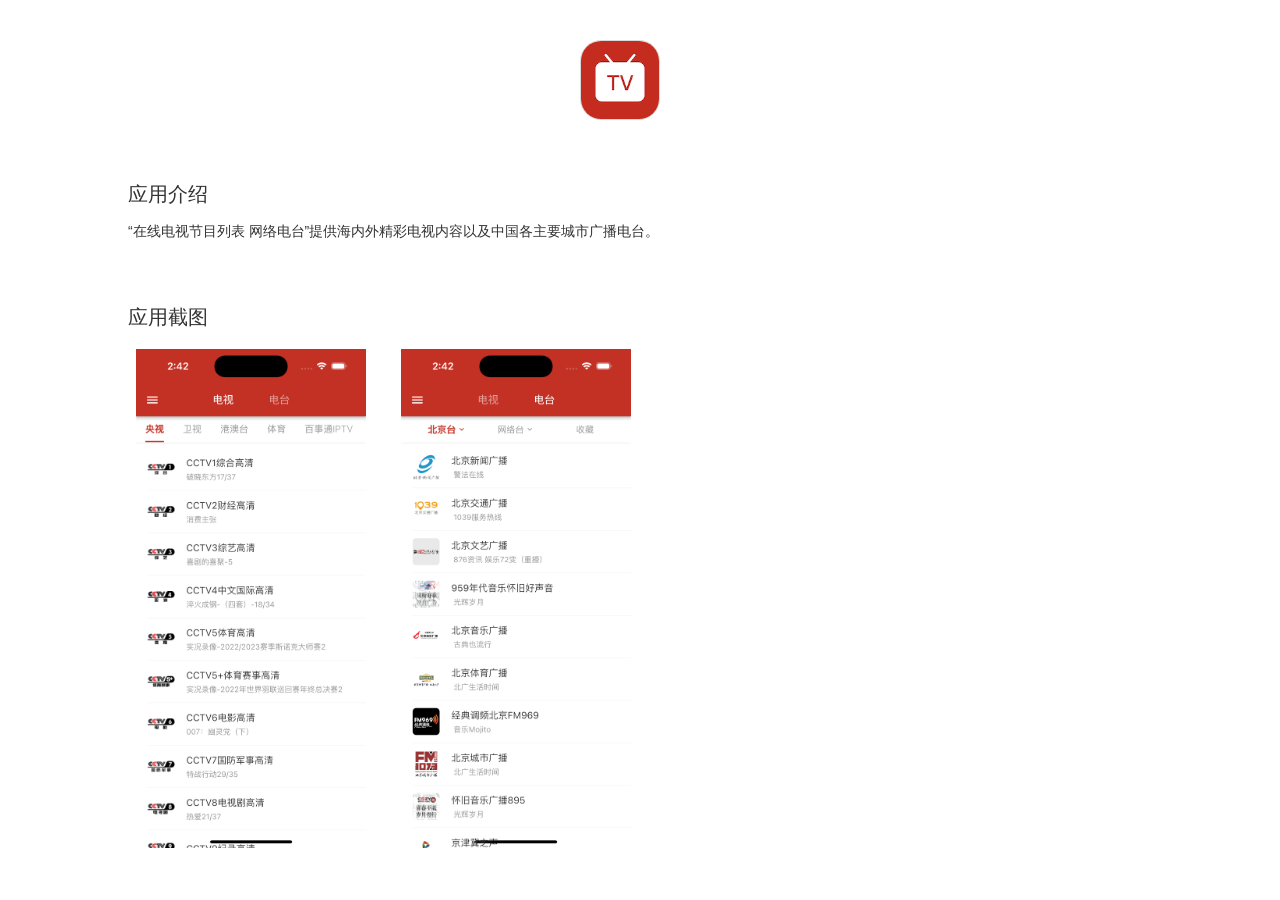
==== support/index.html @ 8d50ce06 "新增文件" ====
<!DOCTYPE html>
<html>

<head>
    <meta name="viewport" content="width=device-width, initial-scale=1, user-scalable=no" />
    <meta name="apple-mobile-web-app-capable" content="yes" />
    <meta name="apple-mobile-web-app-status-bar-style" content="black" />
    <meta name="format-detection" content="telphone=no, email=no" />
    <meta name="renderer" content="webkit">
    <meta http-equiv="X-UA-Compatible" content="IE=edge">
    <meta name="HandheldFriendly" content="true">
    <meta name="MobileOptimized" content="320">
    <meta name="screen-orientation" content="portrait">
    <meta name="x5-orientation" content="portrait">
    <meta name="full-screen" content="yes">
    <meta name="x5-fullscreen" content="true">
    <meta name="browsermode" content="application">
    <meta name="x5-page-mode" content="app">
    <meta name="msapplication-tap-highlight" content="no">
    <meta charset="utf-8">
    <link rel="stylesheet" type="text/css" href="css/bootstrap.min.css" />
    <link rel="stylesheet" type="text/css" href="css/global.css" />
    <link rel="stylesheet" type="text/css" href="css/base.css" />
    <title>在线电视节目列表 网络电台</title>
</head>

<body>
    <div class="banxin">
        <div class="app_logo center-block margin-bottom60" style="padding-top: 40px">
            <img src="images/icon_120x120.png" width="80" height="80" alt="" />
        </div>
        <div class="desp">
            <p style="font-size: 20px;padding-bottom: 10px;">应用介绍</p>
            <div class="dsp margin-bottom60">
                <section>
                    “在线电视节目列表 网络电台”提供海内外精彩电视内容以及中国各主要城市广播电台。
                </section>
            </div>
        </div>
        <div>
            <p style="font-size: 20px;padding-bottom: 10px;">应用截图</p>
            <div class="table-responsive">
                <table class="table">
                    <tbody>
                        <tr>
                            <td>
                                <div style="">
                                    <img src="images/screen1.png">
                                </div>
                            </td>
                            <td>
                                <div style="">
                                    <img src="images/screen2.png">
                                </div>
                            </td>
                            <td></td>
                            <td></td>
                        </tr>
                    </tbody>
                </table>
            </div>
        </div>
    </div>
    <div class="wxtip" id="JweixinTip">
        <span class="wxtip-icon"></span>
        <p class="wxtip-txt">Click on the upper right corner
            <br>Choose to open in other browsers</p>
    </div>
    <script type="text/javascript" src="js/jquery-1.11.1.min.js"></script>
    <script type="text/javascript" src="js/bootstrap.min.js"></script>
    <script type="text/javascript" src="http://www.bmob.cn/themes/2016-3/static/js/frontend/websitebase.js"></script>
    <script type="text/javascript">
    function fun(a) {
        a.onclick = function(e) {
            var ua = navigator.userAgent.toLowerCase();
            if (ua.match(/MicroMessenger/i) == "micromessenger") {
                window.event ? window.event.returnValue = false : e.preventDefault();
                document.getElementById('JweixinTip').style.display = 'block';
                document.getElementById('JweixinTip').onclick = function() {
                    this.style.display = 'none';
                }
                return true;
            } else {

            }
        }
    }
    if (document.getElementById("wx_btn1")) {
        fun(document.getElementById("wx_btn1"));
    }
    if (document.getElementById("wx_btn2")) {
        fun(document.getElementById("wx_btn2"));
    }

    var _bdhmProtocol = (("https:" == document.location.protocol) ? " https://" : " http://");
    document.write(unescape("%3Cscript src='" + _bdhmProtocol + "hm.baidu.com/h.js%3F8bd127f03a0fb66b134fe06b676f0dfc' type='text/javascript'%3E%3C/script%3E"));
    var _bdhmProtocol = (("https:" == document.location.protocol) ? " https://" : " http://");
    document.write(unescape("%3Cscript src='" + _bdhmProtocol + "hm.baidu.com/h.js%3Fb38f059c148ad1aa4d0fc03a170a5561' type='text/javascript'%3E%3C/script%3E"));
    </script>
</body>

</html>
---- support/css/global.css ----
@charset "utf-8";
/* 禁用iPhone中Safari的字号自动调整 */
html {
  -webkit-text-size-adjust: 100%;
  -ms-text-size-adjust: 100%;
}
/* 去除iPhone中默认的input样式 */
input[type="submit"],
input[type="reset"],
input[type="button"],
input ,textarea{
 
  resize: none;
}
/* 取消链接高亮  */
body,
div,
ul,
li,
ol,
h1,
h2,
h3,
h4,
h5,
h6,
input,
textarea,
select,
p,
dl,
dt,
dd,
a,
img,
button,
form,
table,
th,
tr,
td,
tbody,
article,
aside,
details,
figcaption,
figure,
footer,
header,
hgroup,
menu,
nav,
section {
  -webkit-tap-highlight-color: rgba(0, 0, 0, 0);
}
/* 设置HTML5元素为块 */
article,
aside,
details,
figcaption,
figure,
footer,
header,
hgroup,
menu,
nav,
section {
  display: block;
}
/* 图片自适应 */
img {
  height: auto;
  width: auto\9;
  /* ie8 */
  -ms-interpolation-mode: bicubic;
  vertical-align:middle;
  /*为了照顾ie图片缩放失真*/
}
/* 初始化 */
body,
div,
ul,
li,
ol,
h1,
h2,
h3,
h4,
h5,
h6,
input,
textarea,
p,
dl,
dt,
dd,
a,
img,
button,
form,
table,
th,
tr,
td,
tbody,
article,
aside,
details,
figcaption,
figure,
footer,
header,
hgroup,
menu,
nav,
section,b{
  margin: 0;
  padding: 0;
  border:none;
}
b{display:inline;}
em,
i {
  font-style: normal;
}

a:hover {
  color:#3593ff;
  text-decoration: none;
}
ul,
ol {
  list-style: none;
}
h1,
h2,
h3,
h4,
h5,
h6 {
  font-size: 100%;
  font-family:"宋体",Arial;
}
img {
  border:0 none;
}
select, textarea, input[type="text"], input[type="password"], input[type="datetime"], input[type="datetime-local"], input[type="date"], input[type="month"], input[type="time"], input[type="week"], input[type="number"], input[type="email"], input[type="url"], input[type="search"], input[type="tel"], input[type="color"], .uneditable-input, .label, .dropdown-menu, .well, .progress, .table-bordered, .alert{ border-radius:0px!important;}
.btn, textarea, input[type="text"], input[type="password"], input[type="datetime"], input[type="datetime-local"], input[type="date"], input[type="month"], input[type="time"], input[type="week"], input[type="number"], input[type="email"], input[type="url"], input[type="search"], input[type="tel"], input[type="color"], .uneditable-input,select{ box-shadow:none!important;}
---- support/css/base.css ----
body {
  color: #333;
}
a {
  color: #333;
}
.margin-bottom60 {
  margin-bottom: 60px!important;
}
.banxin {
  max-width: 1070px;
  margin: 0 auto;
  width: 80%;
}
.header {
  height: 70px;
  width: 100%;
  background: #·f6f6f6;
  border-bottom: 1px solid #dadada;
}
.header .container > * {
  height: 70px;
  line-height: 70px;
}
.header h1 {
  font-family: "微软雅黑";
  font-size: 22px;
}
.app_logo {
  display: block;
  margin: 0 auto;
  width: 120px;
}
.app_logo img {
  border: 1px solid #dadada;
  border-radius: 21px;
}
.models {
  width: 382px;
  margin: 0 auto;
  overflow: hidden;
}
.models img {
  min-width: 180px;
  max-width: 180px;
}
.models .col-xs-6 {
  padding: 0;
}
h2 {
  font-size: 26px;
  margin-bottom: 26px;
  font-family: "微软雅黑";
}
h3 {
  line-height: 24px;
}
.dsp section {
  line-height: 24px;
  margin-bottom: 18px;
}
.table-responsive {
  border: none;
  overflow: auto;
}
.table {
  margin-bottom: 0;
}
.table td {
  width:230px!important;
  overflow: hidden;
}
.table td>div{width:230px!important;
  overflow: hidden;}
.table > tbody > tr > td,
.table > tbody > tr > th,
.table > tfoot > tr > td,
.table > tfoot > tr > th,
.table > thead > tr > td,
.table > thead > tr > th {
  border: 0 none;
}
.table td img {
  width: 230px;
}
.footer {
  height: 60px;
  line-height: 60px;
  background: #ebebeb;
  margin-top: 188px;
}
.footer a {
  color: #0f7fff;
}
@media screen and (max-width: 448px) {
  .models {
    width: 180px;
  }
  .models .col-xs-6 {
    width: 100%!important;
  }
  .models img:last-of-type {
    margin-top: 20px;
  }
}
.cool-content {
  background: #ebebeb;
  padding-top: 4px;
  overflow: visible;
  height: 482px;
}
.cool-content-left {
  width: 50%;
  position: relative;
  float: left;
  height: 482px;
}
.app-detail {
  width: 120px;
}
.cool-content-left img {
  float: right;
}
.app-detail {
  text-align: center;
  color: #fff;
  position: absolute;
  right: 114px;
  top: 157px;
  width: 120px;
}
.app-detail img {
  margin-bottom: 30px;
}
.app-detail h1 {
  font-size: 26px;
  font-family: "微软雅黑";
  margin-bottom: 18px;
}
.app-detail p {
  font-size: 12px;
  line-height: 18px;
  font-family: "宋体";
}
.cool-content-right {
  width: 50%;
  float: right;
  padding-top: 122px;
  padding-left: 86px;
}
.cool-content-right > div {
  width: 180px;
  text-align: center;
}
.cool-content-right img {
  display: block;
  margin: 0 auto;
  margin-bottom: 17px;
}
.cool-content-right .btn_group {
  margin-bottom: 47px;
}
.qr-content img {
  margin-bottom: 14px;
}
@media screen and (max-width: 900px) {
  .cool-content {
    height: auto;
    overflow: hidden;
  }
  .cool-content-left > img {
    display: none;
  }
  .cool-content-left {
    height: auto;
    padding-top: 30px;
  }
  .app-detail {
    position: relative;
    top: 0;
    right: 0;
    margin: 0 auto;
    color: #333;
  }
  .cool-content-left,
  .cool-content-right {
    width: 100%;
  }
  .cool-content-right {
    padding-left: 0;
    padding-top: 30px;
    padding-bottom: 30px;
  }
  .cool-content-right > div {
    margin: 0 auto;
  }
}

.table .heng{width: 407px!important;}
.table .heng>div,.table .heng img{width: 407px!important;}
.wxtip {
    background: rgba(0,0,0,0.8);
    text-align: center;
    position: fixed;
    left: 0;
    top: 0;
    width: 100%;
    height: 100%;
    z-index: 998;
    display: none;
}
.wxtip-icon {
    width: 52px;
    height: 67px;
    background: url("../images/weixin-tip_2.png") no-repeat;
    display: block;
    position: absolute;
    right: 30px;
    top: 20px;
}
.wxtip-txt {
    padding-top: 107px;
    color: #fff;
    font-size: 16px;
    line-height: 1.5;
}
/*# sourceMappingURL=base.css.map */
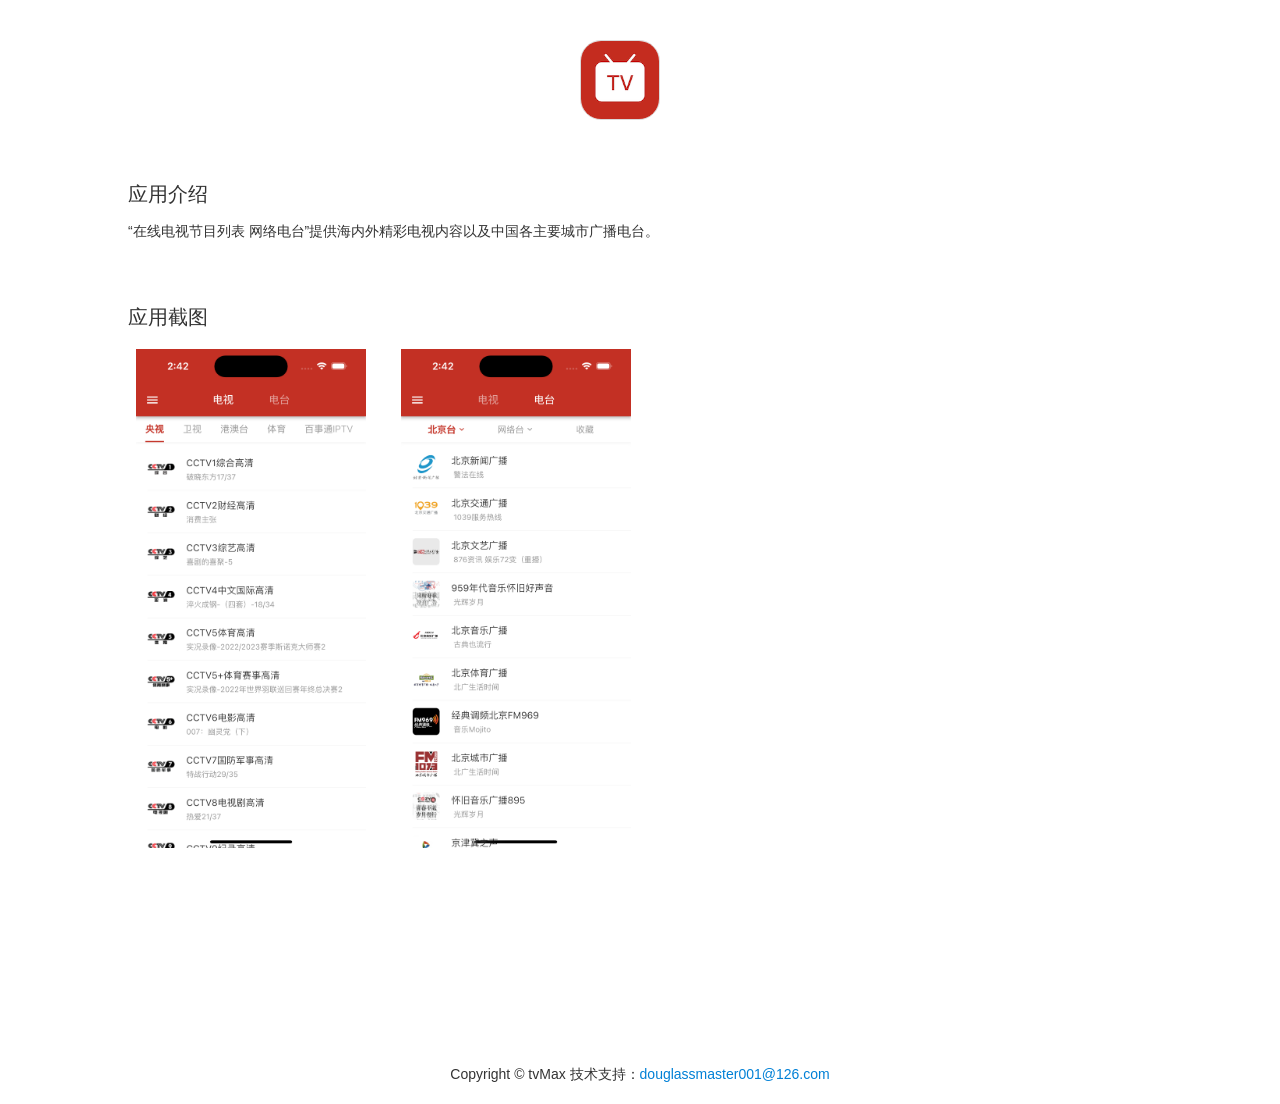
==== commit 6814066c: "Update index.html" ====
--- a/support/index.html
+++ b/support/index.html
@@ -61,6 +61,11 @@
             </div>
         </div>
     </div>
+    <div>
+    <div class="footer" style="text-align: center;background: #fff;">
+        Copyright © tvMax 技术支持：<a href="mailto:douglassmaster001@126.com" style="color:rgb(0, 128, 214);">douglassmaster001@126.com</a>
+    </div><!--/row-fluid-->
+    </div>
     <div class="wxtip" id="JweixinTip">
         <span class="wxtip-icon"></span>
         <p class="wxtip-txt">Click on the upper right corner
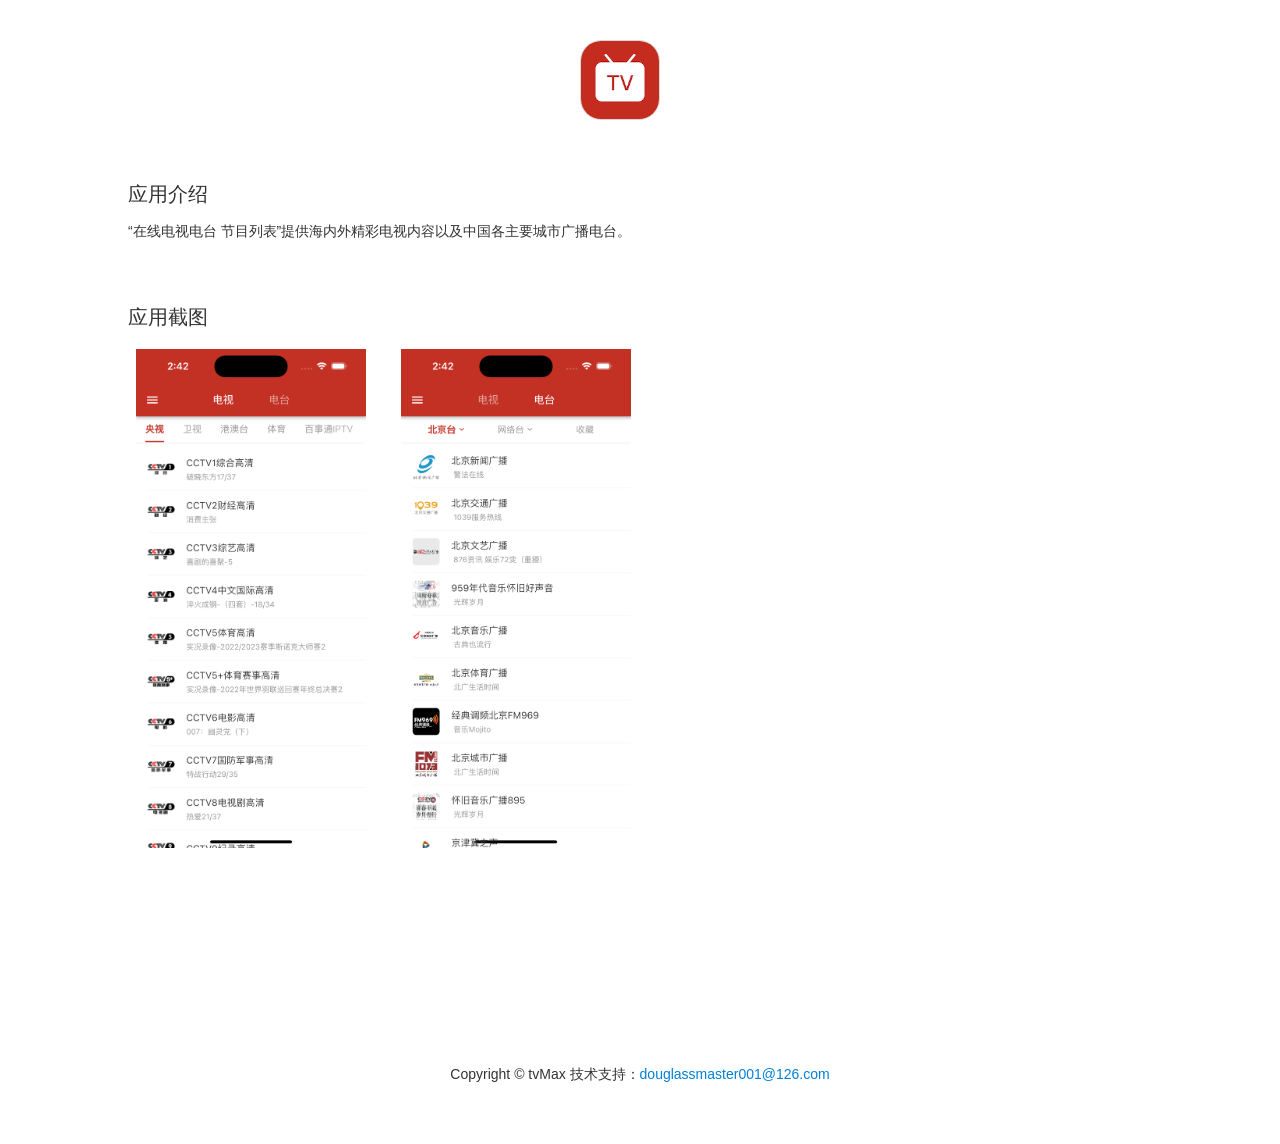
==== commit 9578cd15: "Update index.html" ====
--- a/support/index.html
+++ b/support/index.html
@@ -21,7 +21,7 @@
     <link rel="stylesheet" type="text/css" href="css/bootstrap.min.css" />
     <link rel="stylesheet" type="text/css" href="css/global.css" />
     <link rel="stylesheet" type="text/css" href="css/base.css" />
-    <title>在线电视节目列表 网络电台</title>
+    <title>在线电视电台 节目列表</title>
 </head>
 
 <body>
@@ -33,7 +33,7 @@
             <p style="font-size: 20px;padding-bottom: 10px;">应用介绍</p>
             <div class="dsp margin-bottom60">
                 <section>
-                    “在线电视节目列表 网络电台”提供海内外精彩电视内容以及中国各主要城市广播电台。
+                    “在线电视电台 节目列表”提供海内外精彩电视内容以及中国各主要城市广播电台。
                 </section>
             </div>
         </div>
@@ -65,6 +65,8 @@
     <div class="footer" style="text-align: center;background: #fff;">
         Copyright © tvMax 技术支持：<a href="mailto:douglassmaster001@126.com" style="color:rgb(0, 128, 214);">douglassmaster001@126.com</a>
     </div><!--/row-fluid-->
+    <div  style="height:40px;">
+    </div>
     </div>
     <div class="wxtip" id="JweixinTip">
         <span class="wxtip-icon"></span>
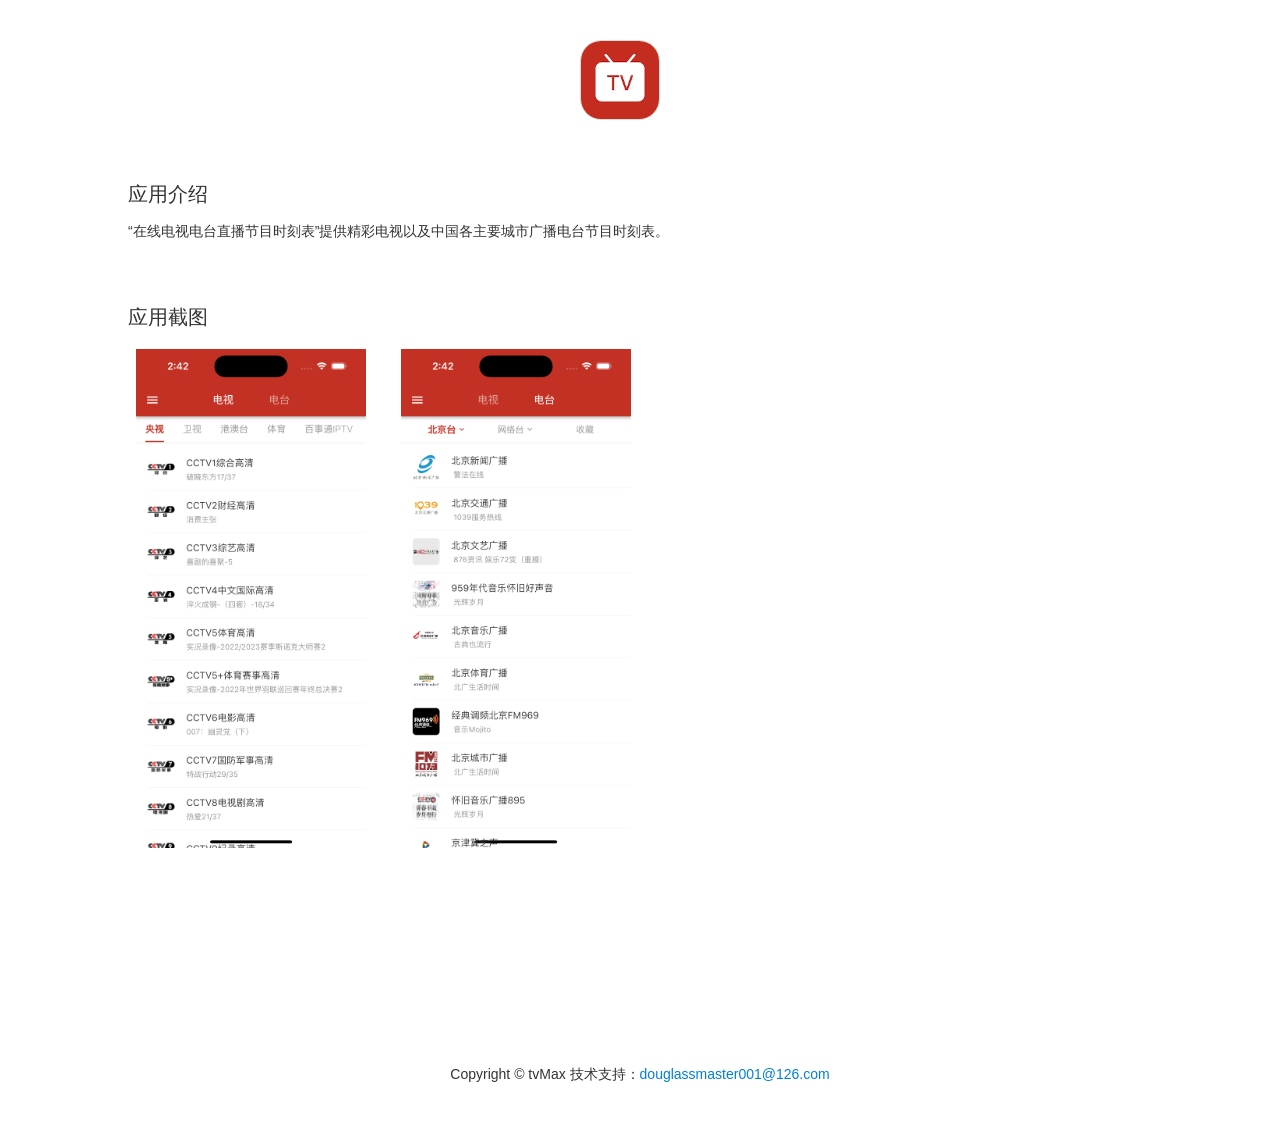
==== commit 38afeb02: "Update index.html" ====
--- a/support/index.html
+++ b/support/index.html
@@ -21,7 +21,7 @@
     <link rel="stylesheet" type="text/css" href="css/bootstrap.min.css" />
     <link rel="stylesheet" type="text/css" href="css/global.css" />
     <link rel="stylesheet" type="text/css" href="css/base.css" />
-    <title>在线电视电台 节目列表</title>
+    <title>在线电视电台直播节目时刻表</title>
 </head>
 
 <body>
@@ -33,7 +33,7 @@
             <p style="font-size: 20px;padding-bottom: 10px;">应用介绍</p>
             <div class="dsp margin-bottom60">
                 <section>
-                    “在线电视电台 节目列表”提供海内外精彩电视内容以及中国各主要城市广播电台。
+                    “在线电视电台直播节目时刻表”提供精彩电视以及中国各主要城市广播电台节目时刻表。
                 </section>
             </div>
         </div>
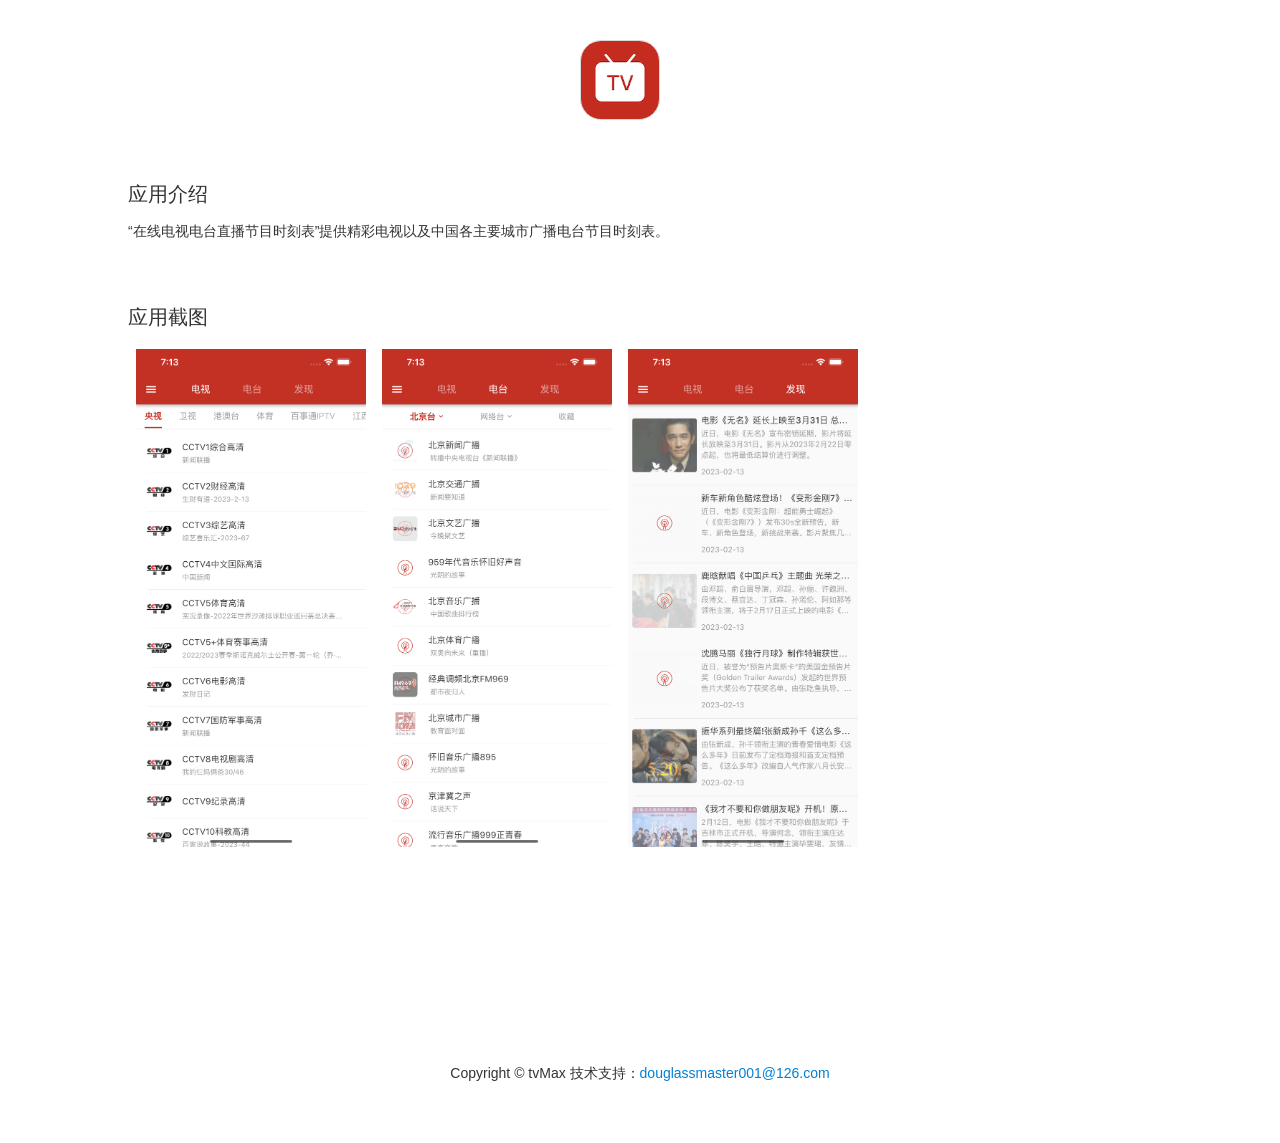
==== commit 8cdfc780: "新建hbgj85分支" ====
--- a/support/index.html
+++ b/support/index.html
@@ -51,6 +51,11 @@
                             <td>
                                 <div style="">
                                     <img src="images/screen2.png">
+                                </div>
+                            </td>
+                            <td>
+                                <div style="">
+                                    <img src="images/screen3.png">
                                 </div>
                             </td>
                             <td></td>
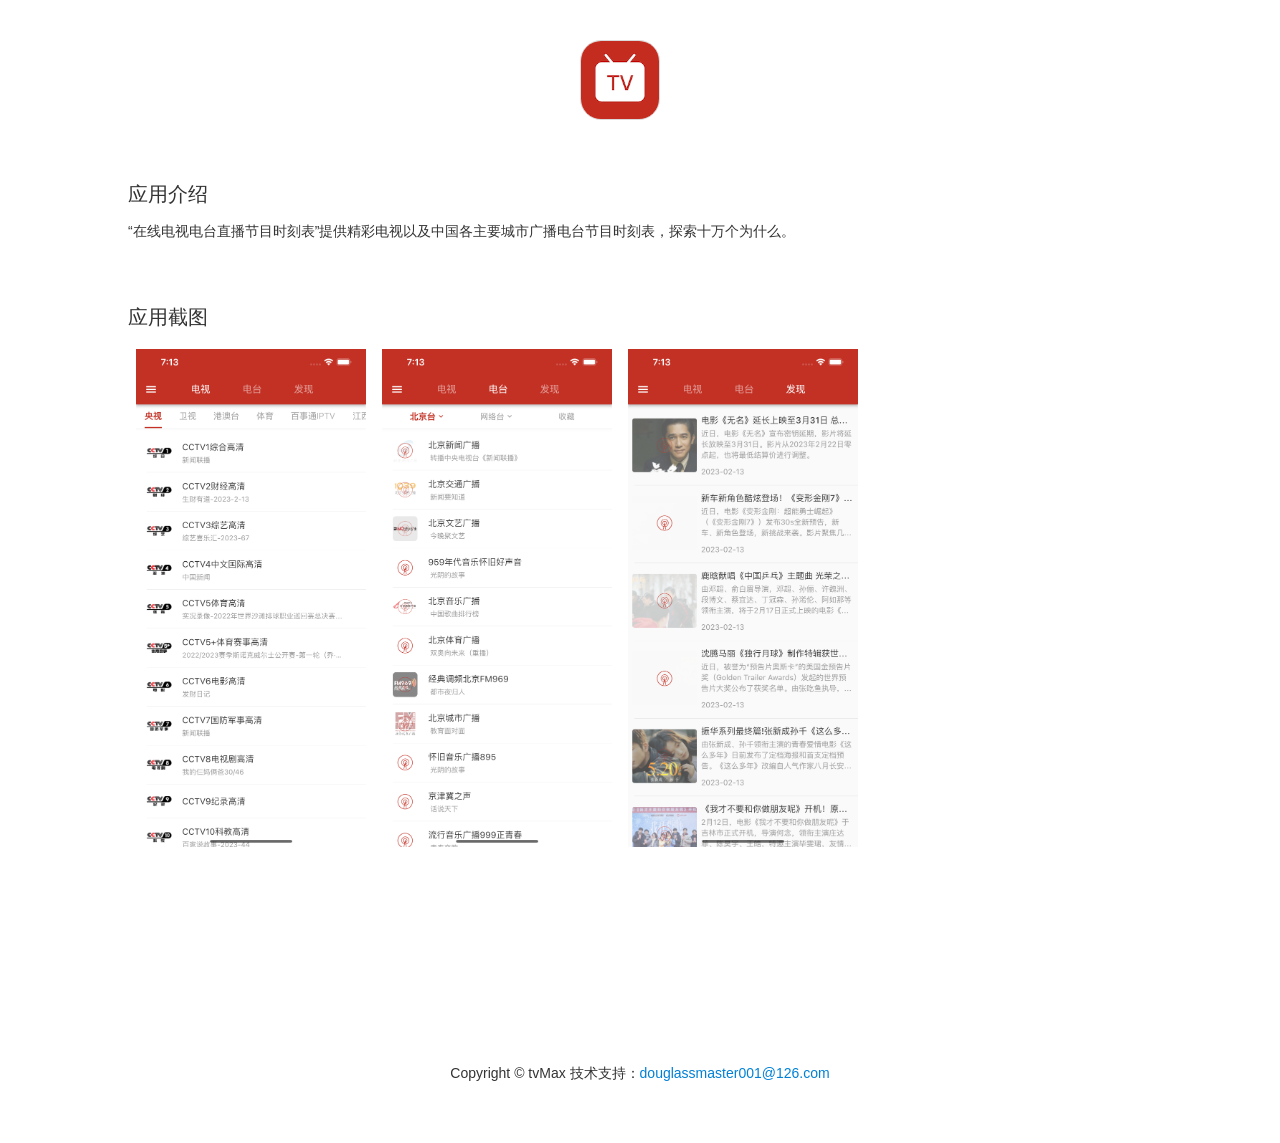
==== commit df3ebbc6: "Update index.html" ====
--- a/support/index.html
+++ b/support/index.html
@@ -21,7 +21,7 @@
     <link rel="stylesheet" type="text/css" href="css/bootstrap.min.css" />
     <link rel="stylesheet" type="text/css" href="css/global.css" />
     <link rel="stylesheet" type="text/css" href="css/base.css" />
-    <title>在线电视电台直播节目时刻表</title>
+    <title>在线电视电台直播节目时刻表 发现十万个为什么</title>
 </head>
 
 <body>
@@ -33,7 +33,7 @@
             <p style="font-size: 20px;padding-bottom: 10px;">应用介绍</p>
             <div class="dsp margin-bottom60">
                 <section>
-                    “在线电视电台直播节目时刻表”提供精彩电视以及中国各主要城市广播电台节目时刻表。
+                    “在线电视电台直播节目时刻表”提供精彩电视以及中国各主要城市广播电台节目时刻表，探索十万个为什么。
                 </section>
             </div>
         </div>
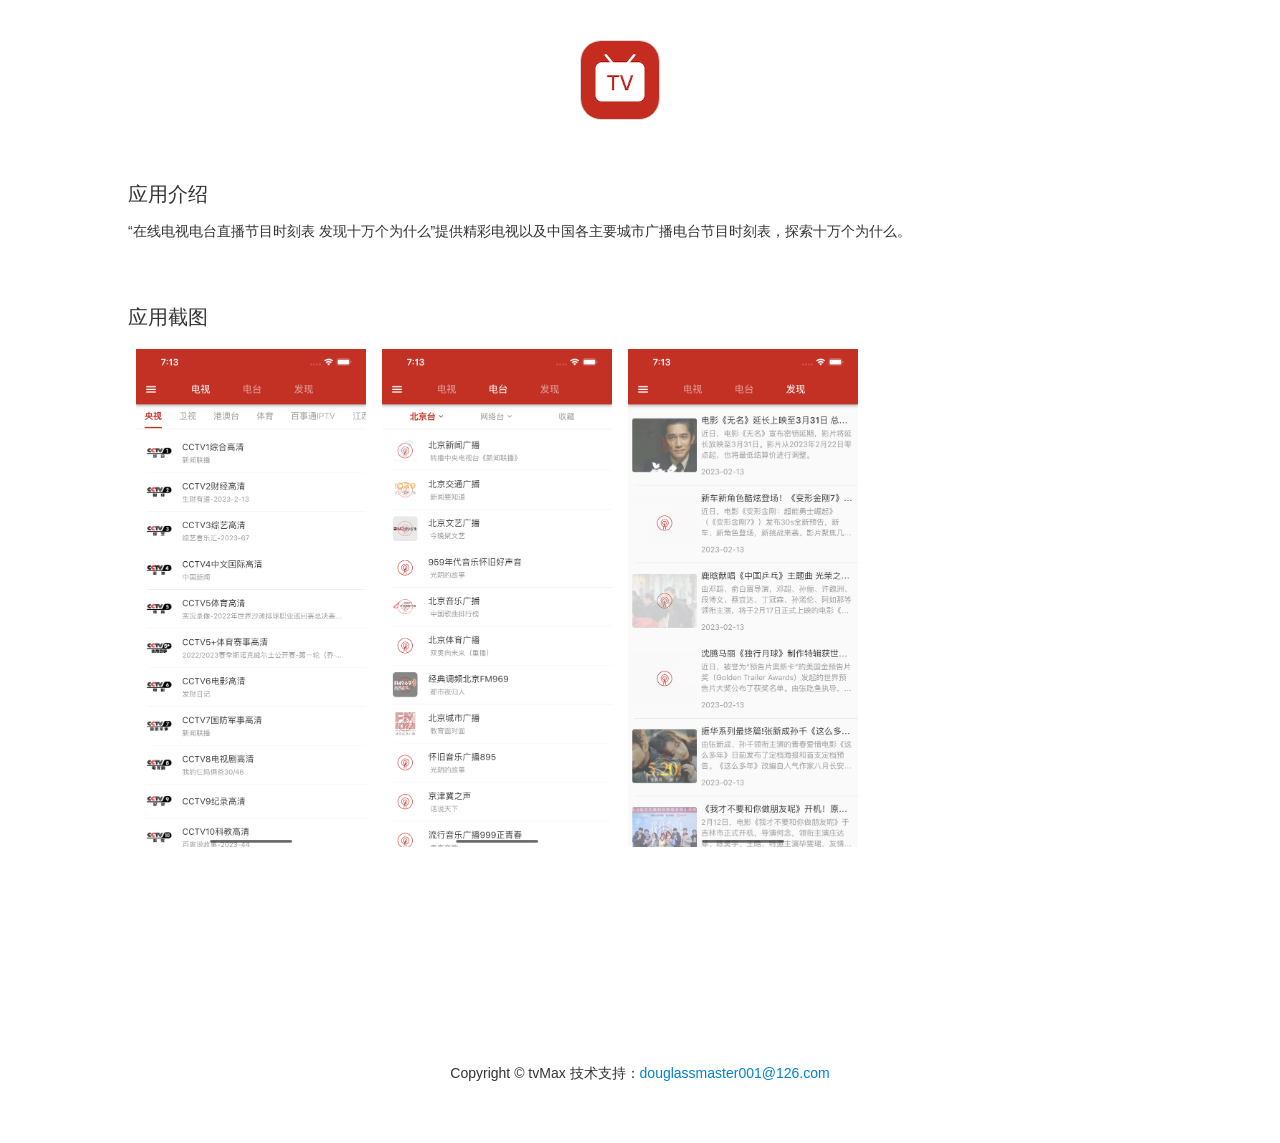
==== commit acb3acb6: "Update index.html" ====
--- a/support/index.html
+++ b/support/index.html
@@ -33,7 +33,7 @@
             <p style="font-size: 20px;padding-bottom: 10px;">应用介绍</p>
             <div class="dsp margin-bottom60">
                 <section>
-                    “在线电视电台直播节目时刻表”提供精彩电视以及中国各主要城市广播电台节目时刻表，探索十万个为什么。
+                    “在线电视电台直播节目时刻表 发现十万个为什么”提供精彩电视以及中国各主要城市广播电台节目时刻表，探索十万个为什么。
                 </section>
             </div>
         </div>
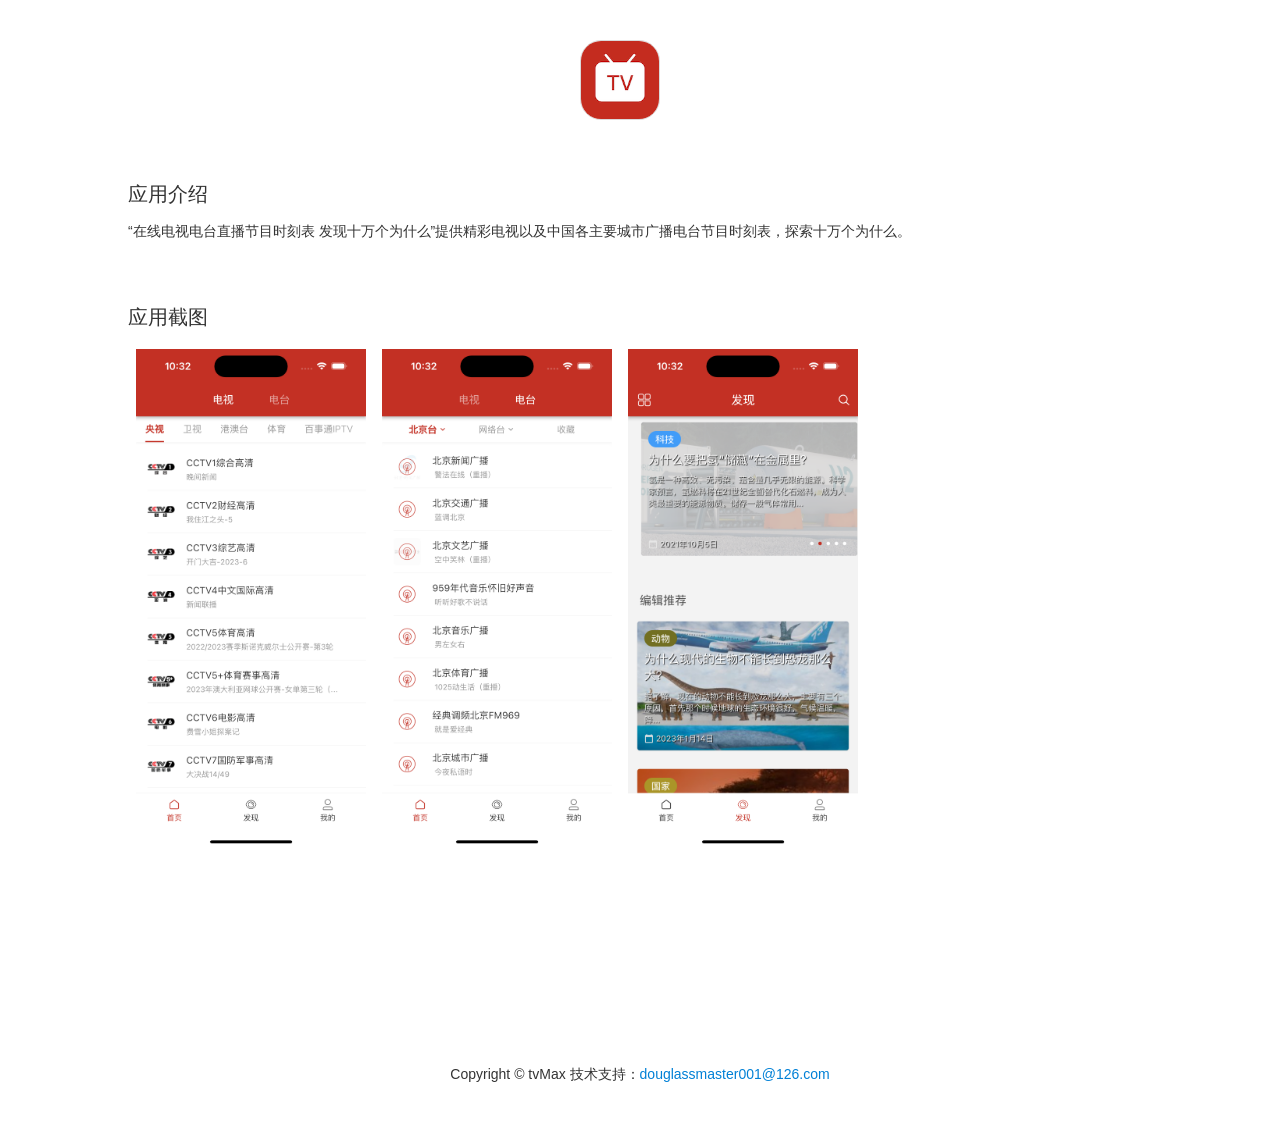
==== commit da0aa457: "Update index.html" ====
--- a/support/index.html
+++ b/support/index.html
@@ -68,7 +68,7 @@
     </div>
     <div>
     <div class="footer" style="text-align: center;background: #fff;">
-        Copyright © tvMax 技术支持：<a href="mailto:douglassmaster001@126.com" style="color:rgb(0, 128, 214);">douglassmaster001@126.com</a>
+        Copyright © tvMax 技术支持：<a href="mailto:coldstone1900@gmail.com" style="color:rgb(0, 128, 214);">douglassmaster001@126.com</a>
     </div><!--/row-fluid-->
     <div  style="height:40px;">
     </div>
